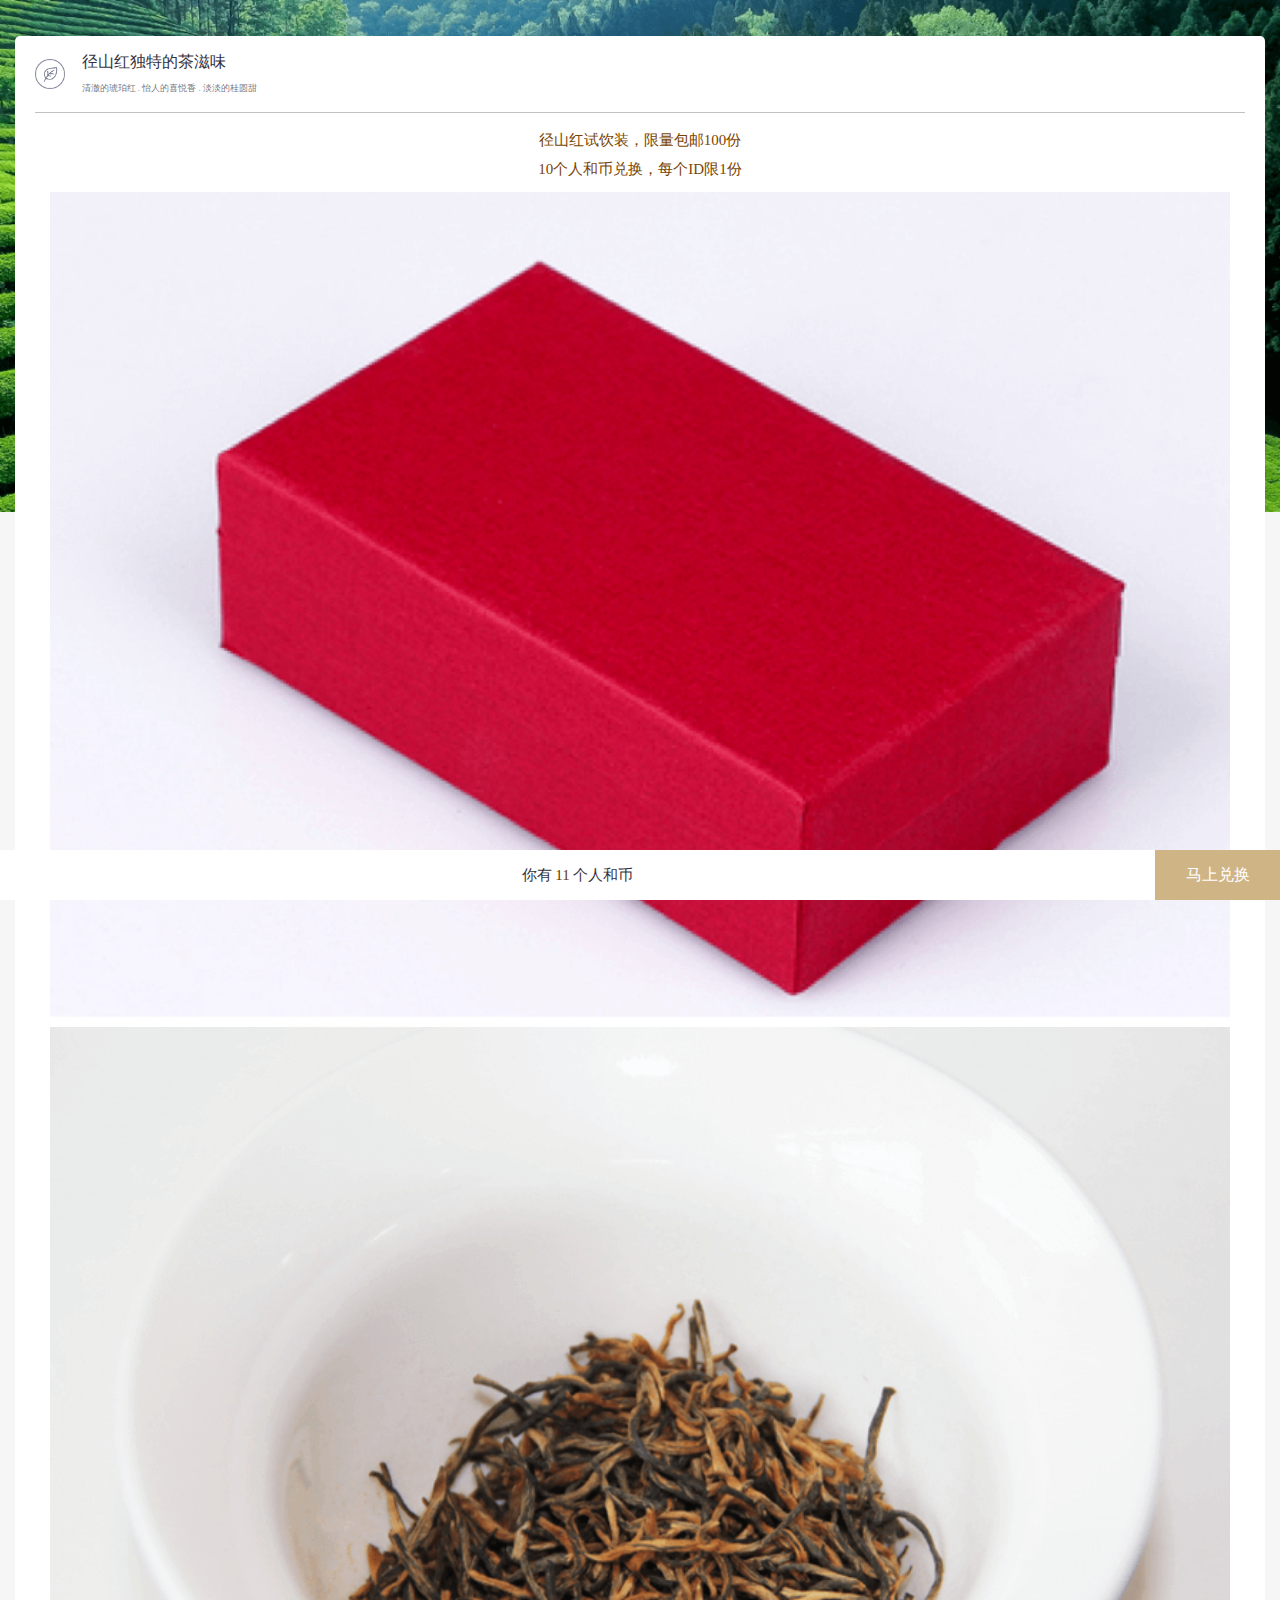
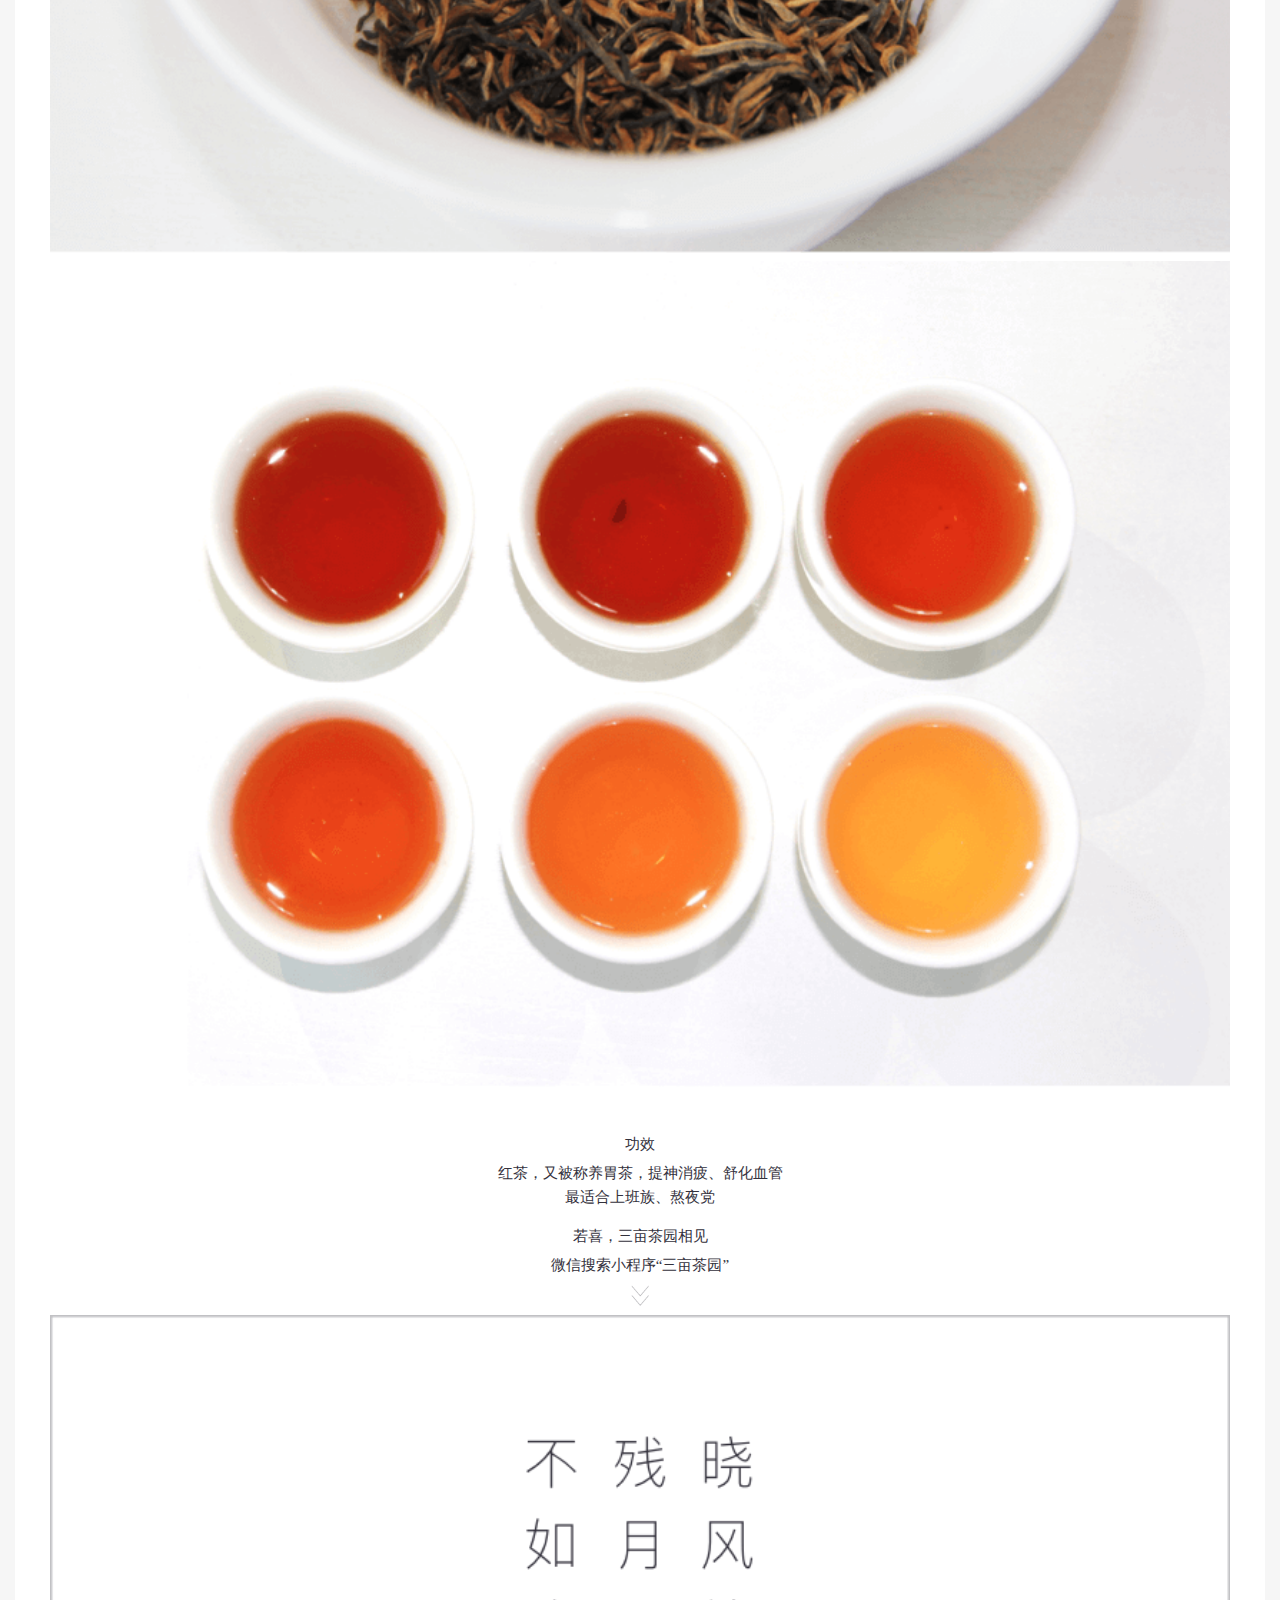
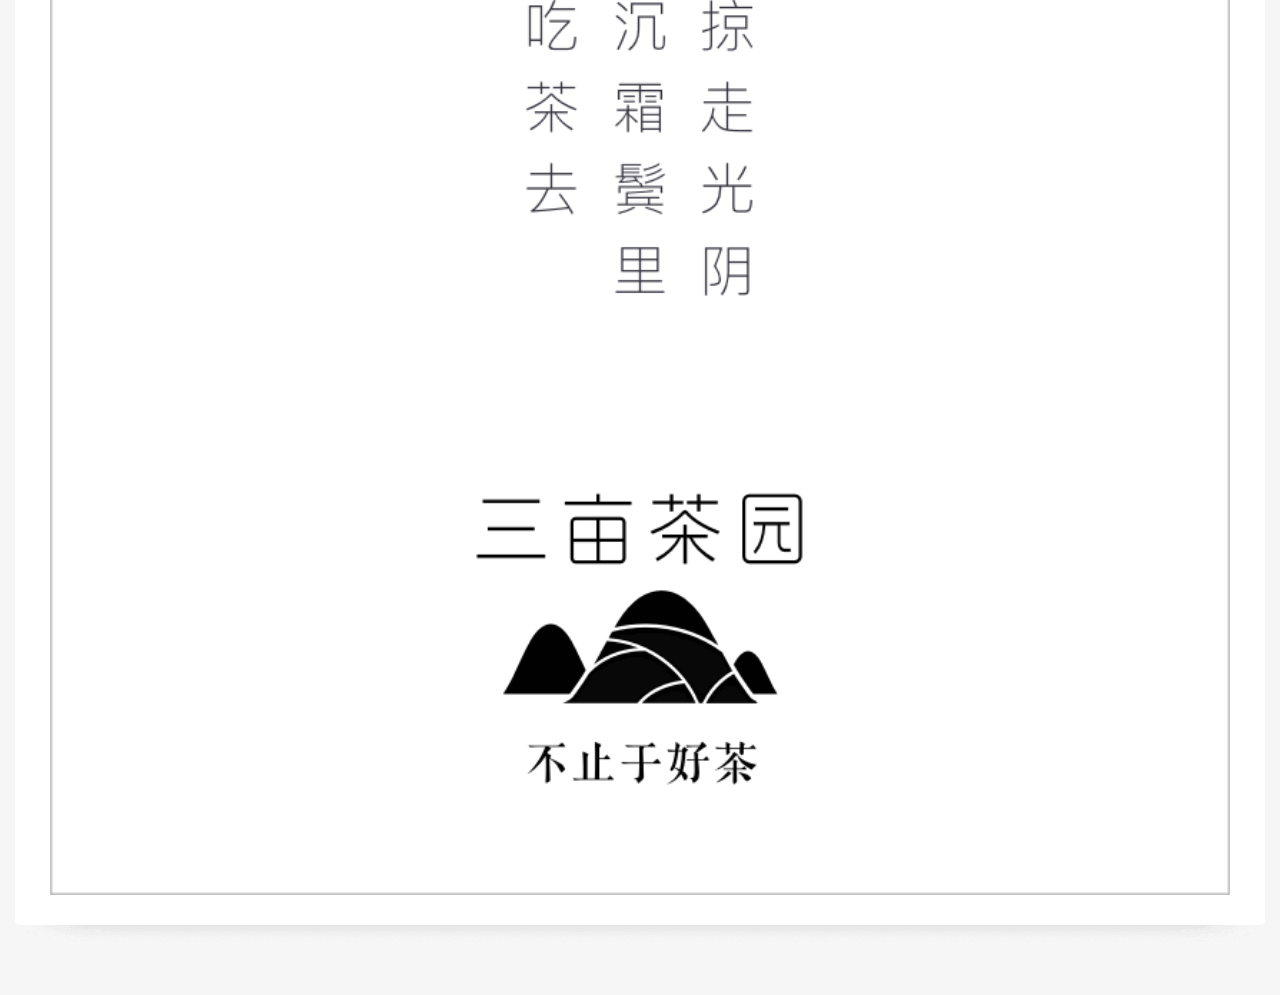
==== webapp/tegong.html @ 46826a3e "和聊特供app内嵌h5页面+静态资源" ====
<!DOCTYPE html>
<html>
<head>
    <meta charset="utf-8">
    <meta name="viewport" content="width=device-width, initial-scale=1.0, maximum-scale=1.0, minimum-scale=1.0, user-scalable=no">
    <meta content="yes" name="apple-mobile-web-app-capable">
    <meta content="yes" name="apple-touch-fullscreen">
    <meta content="black" name="apple-mobile-web-app-status-bar-style">
    <meta content="telephone=no,email=no" name="format-detection">
    <meta name="description" content="">
    <meta name="keywords" content="">
    <title>人和特供</title>
    <link rel="stylesheet" href="../assets/css/tegong.css">
</head>

<body>

    <div class="tegong">
        <div class="container">
            <div class="con-header">
                <img src="../assets/img/icon_tea_leaf@3x.png" class="icon-tea">
                <div class="big-title">径山红独特的茶滋味</div>
                <div class="sub-title">清澈的琥珀红 . 怡人的喜悦香 . 淡淡的桂圆甜</div>
            </div>

            <div class="con-body">
                <div class="big-title">径山红试饮装，限量包邮100份</div>
                <div class="sub-title">10个人和币兑换，每个ID限1份</div>
                <div class="img-wrap">
                    <img src="../assets/img/img_tea_01@3x.png">
                </div>
                <div class="img-wrap">
                    <img src="../assets/img/img_tea_02@3x.png">
                </div>
                <div class="img-wrap">
                    <img src="../assets/img/img_tea_03@3x.png">
                </div>
            </div>

            <div class="con-footer">
                <div class="big-title">功效</div>
                <div class="sub-title">红茶，又被称养胃茶，提神消疲、舒化血管<br />最适合上班族、熬夜党</div>
                <div class="big-title">若喜，三亩茶园相见</div>
                <div class="sub-title">微信搜索小程序“三亩茶园”</div>
                <img src="../assets/img/icon_tea_arrow@3x.png" class="icon-arrow">
                <div class="img-wrap">
                    <img src="../assets/img/img_tea_04@3x.png">
                </div>
            </div>

            <div class="button-wrap flex-h">
                <!-- <div class="text flex-a-i">你已经兑换过了</div> -->

                <div class="text flex-a-i">你有 <span class="color-red">11</span> 个人和币</div>
                <div class="link-wrap">
                    <a class="button-link" href="">马上兑换</a>
                    <!-- <a class="button-link" href="">赚人和币</a> -->
                </div>
            </div>
        </div>
    </div>

</body>
</html>
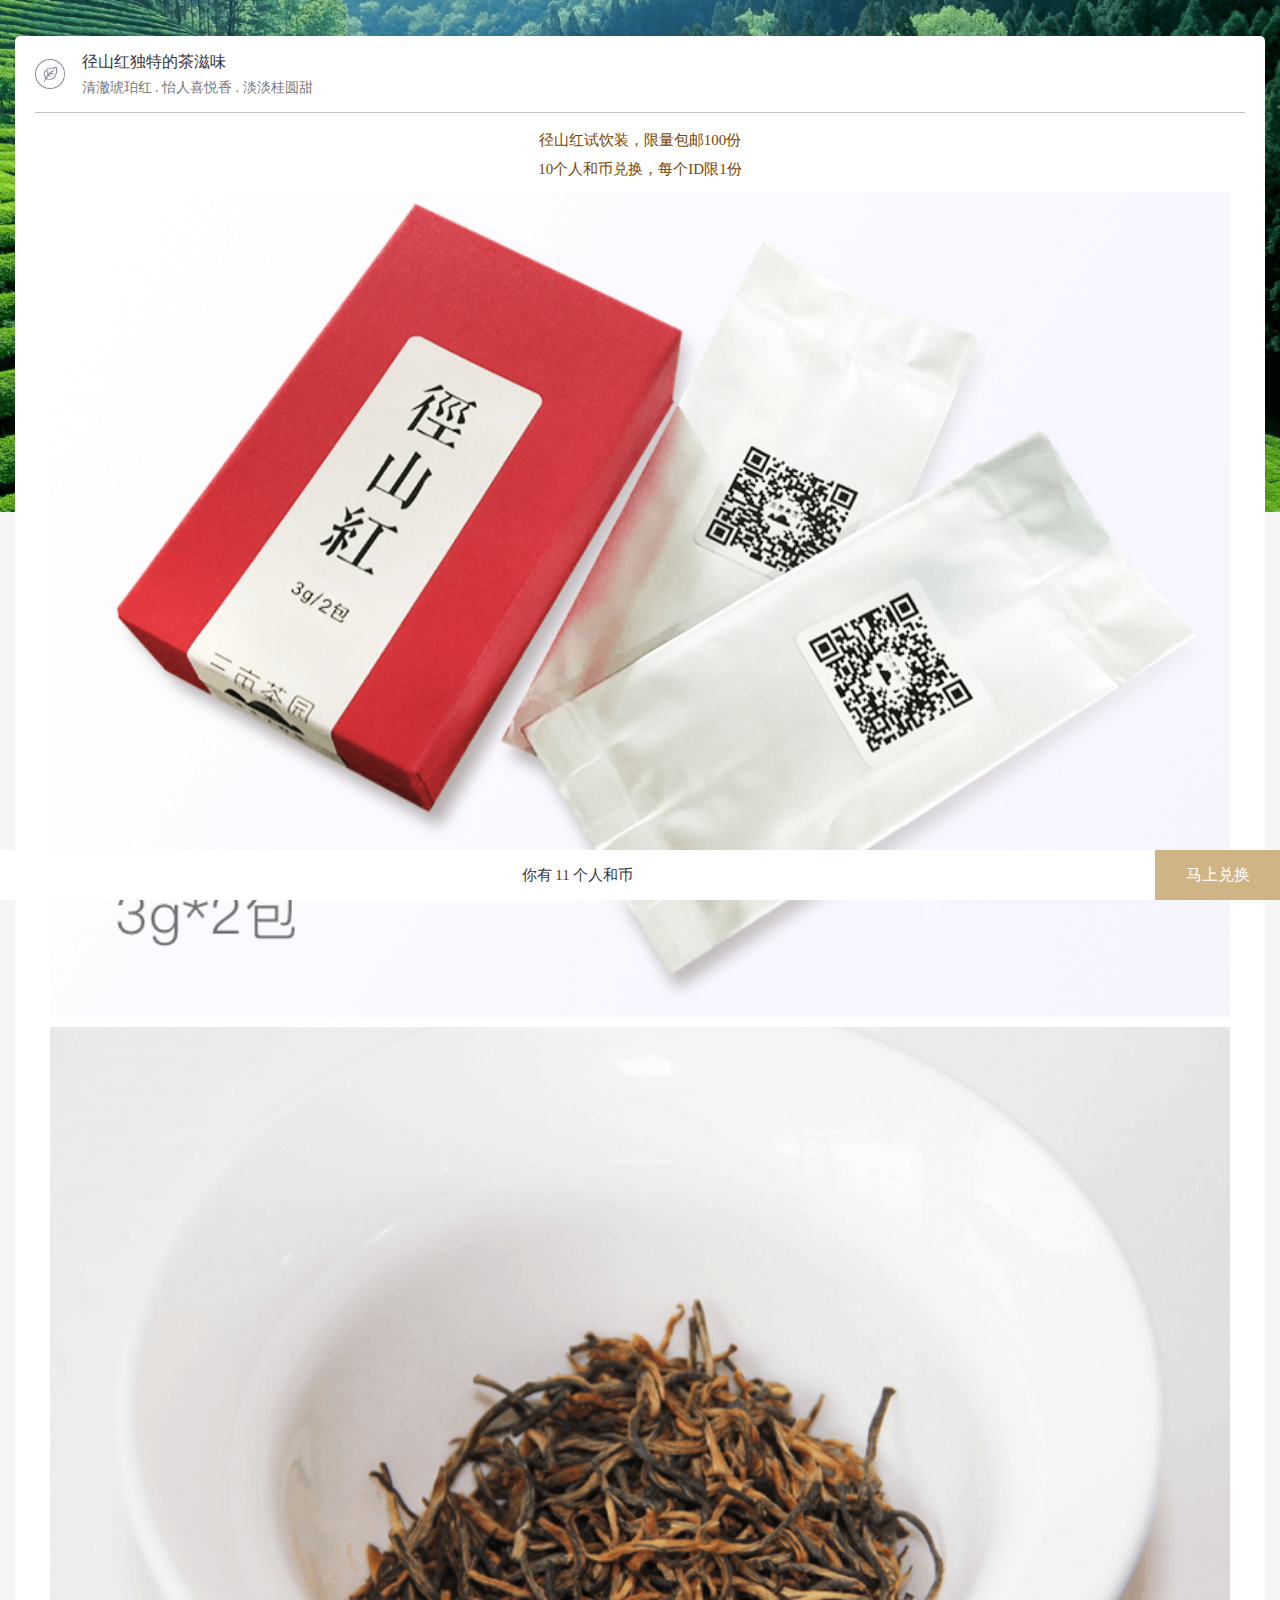
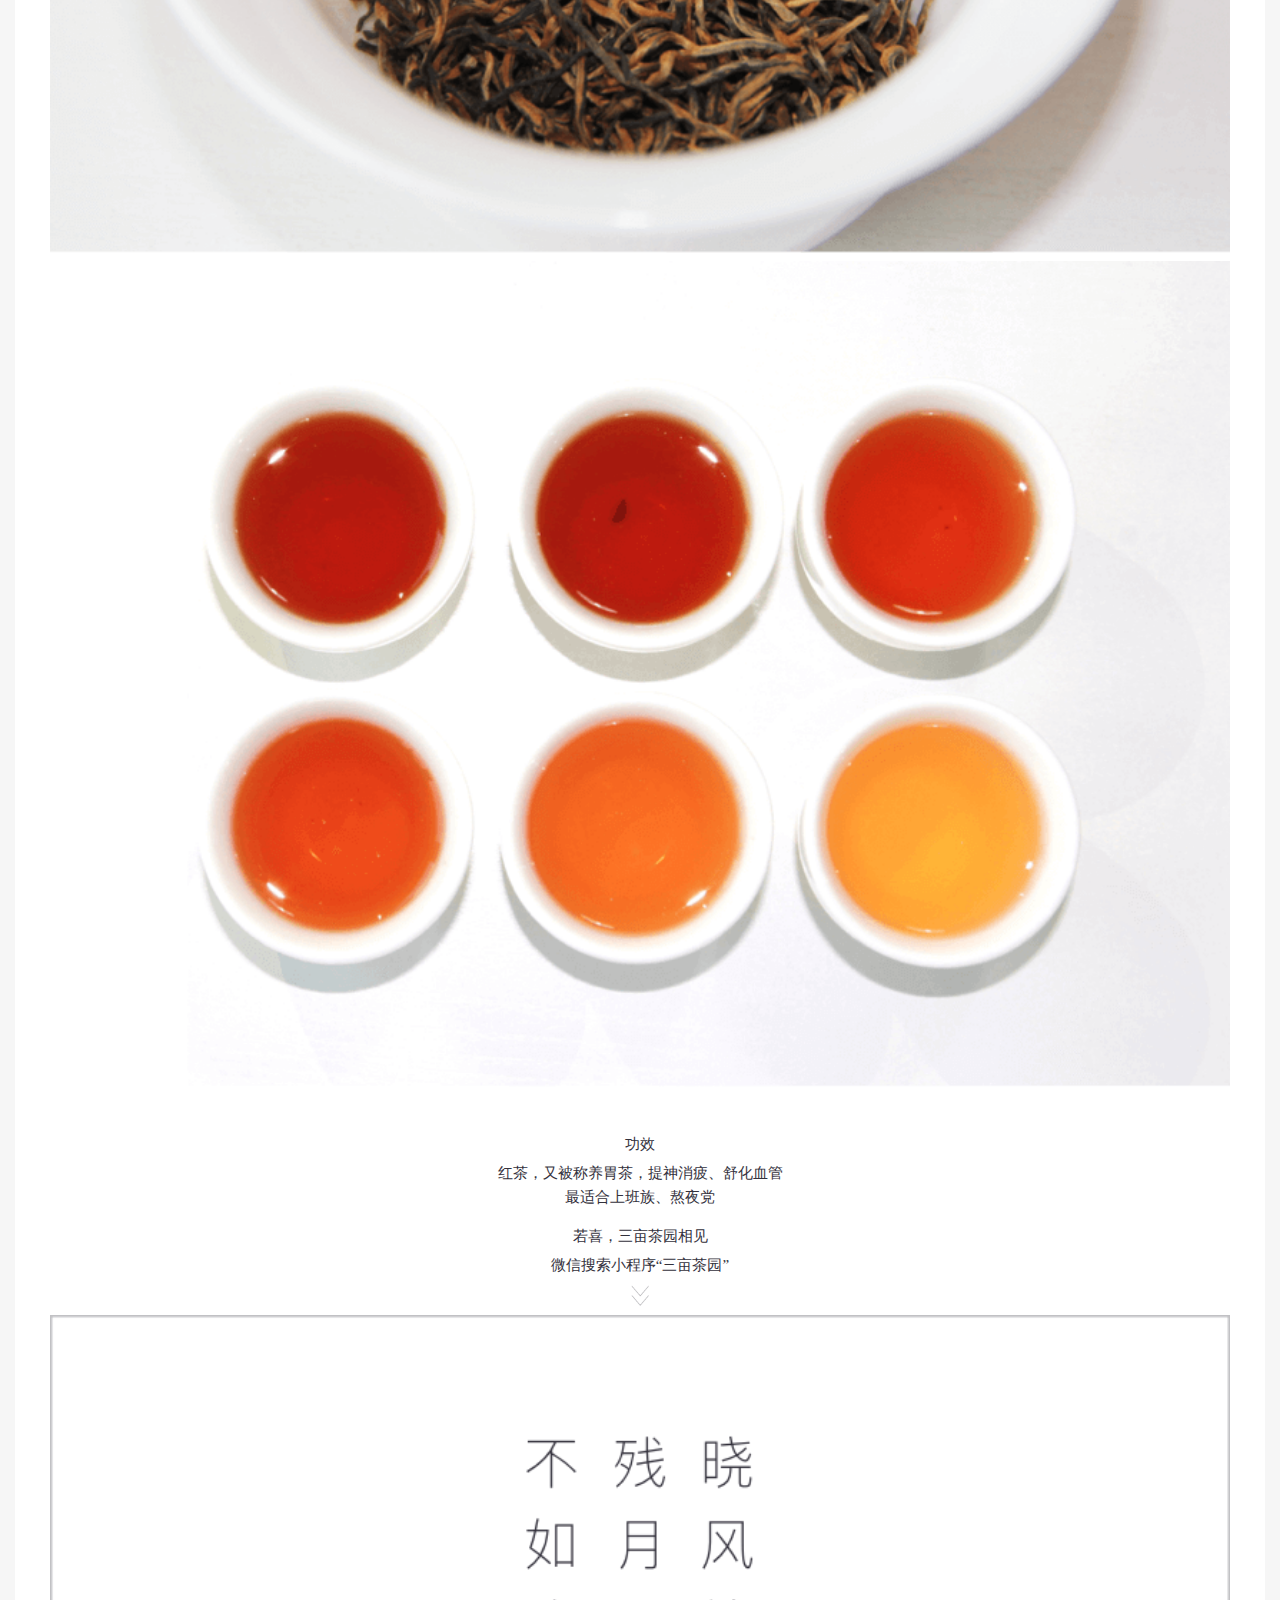
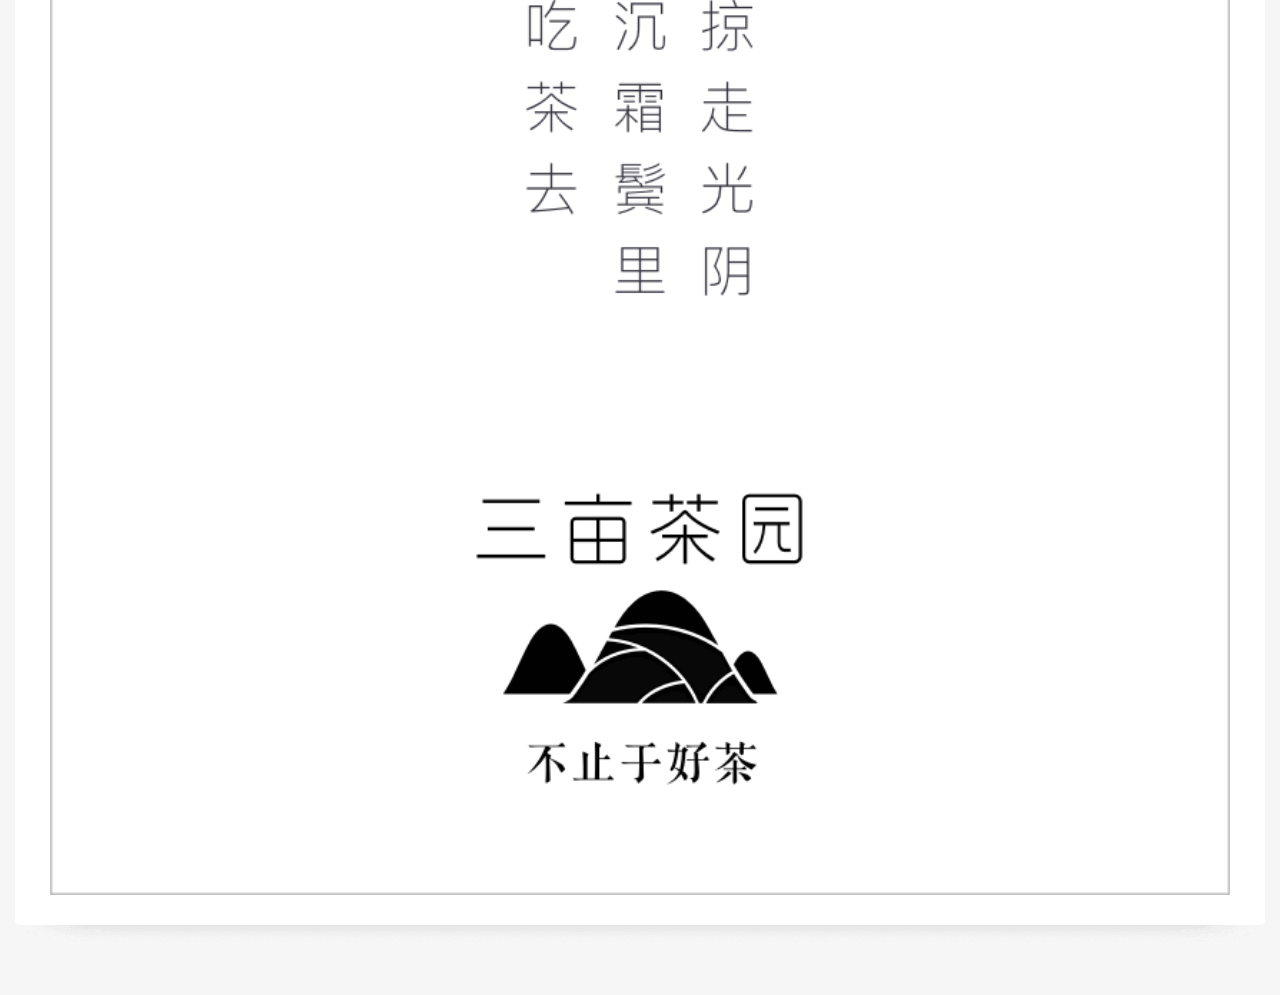
==== commit 1f66746b: "特供页面修改" ====
--- a/webapp/tegong.html
+++ b/webapp/tegong.html
@@ -20,7 +20,7 @@
             <div class="con-header">
                 <img src="../assets/img/icon_tea_leaf@3x.png" class="icon-tea">
                 <div class="big-title">径山红独特的茶滋味</div>
-                <div class="sub-title">清澈的琥珀红 . 怡人的喜悦香 . 淡淡的桂圆甜</div>
+                <div class="sub-title">清澈琥珀红 . 怡人喜悦香 . 淡淡桂圆甜</div>
             </div>
 
             <div class="con-body">
--- a/assets/css/tegong.css
+++ b/assets/css/tegong.css
@@ -128,7 +128,7 @@
 }
 .con-header .sub-title{
     margin-top: .25rem;
-    font-size: .45rem;
+    font-size: .7rem;
     color: rgba(51, 49, 60, .7);
     line-height: .925rem;
     font-weight: 300;
